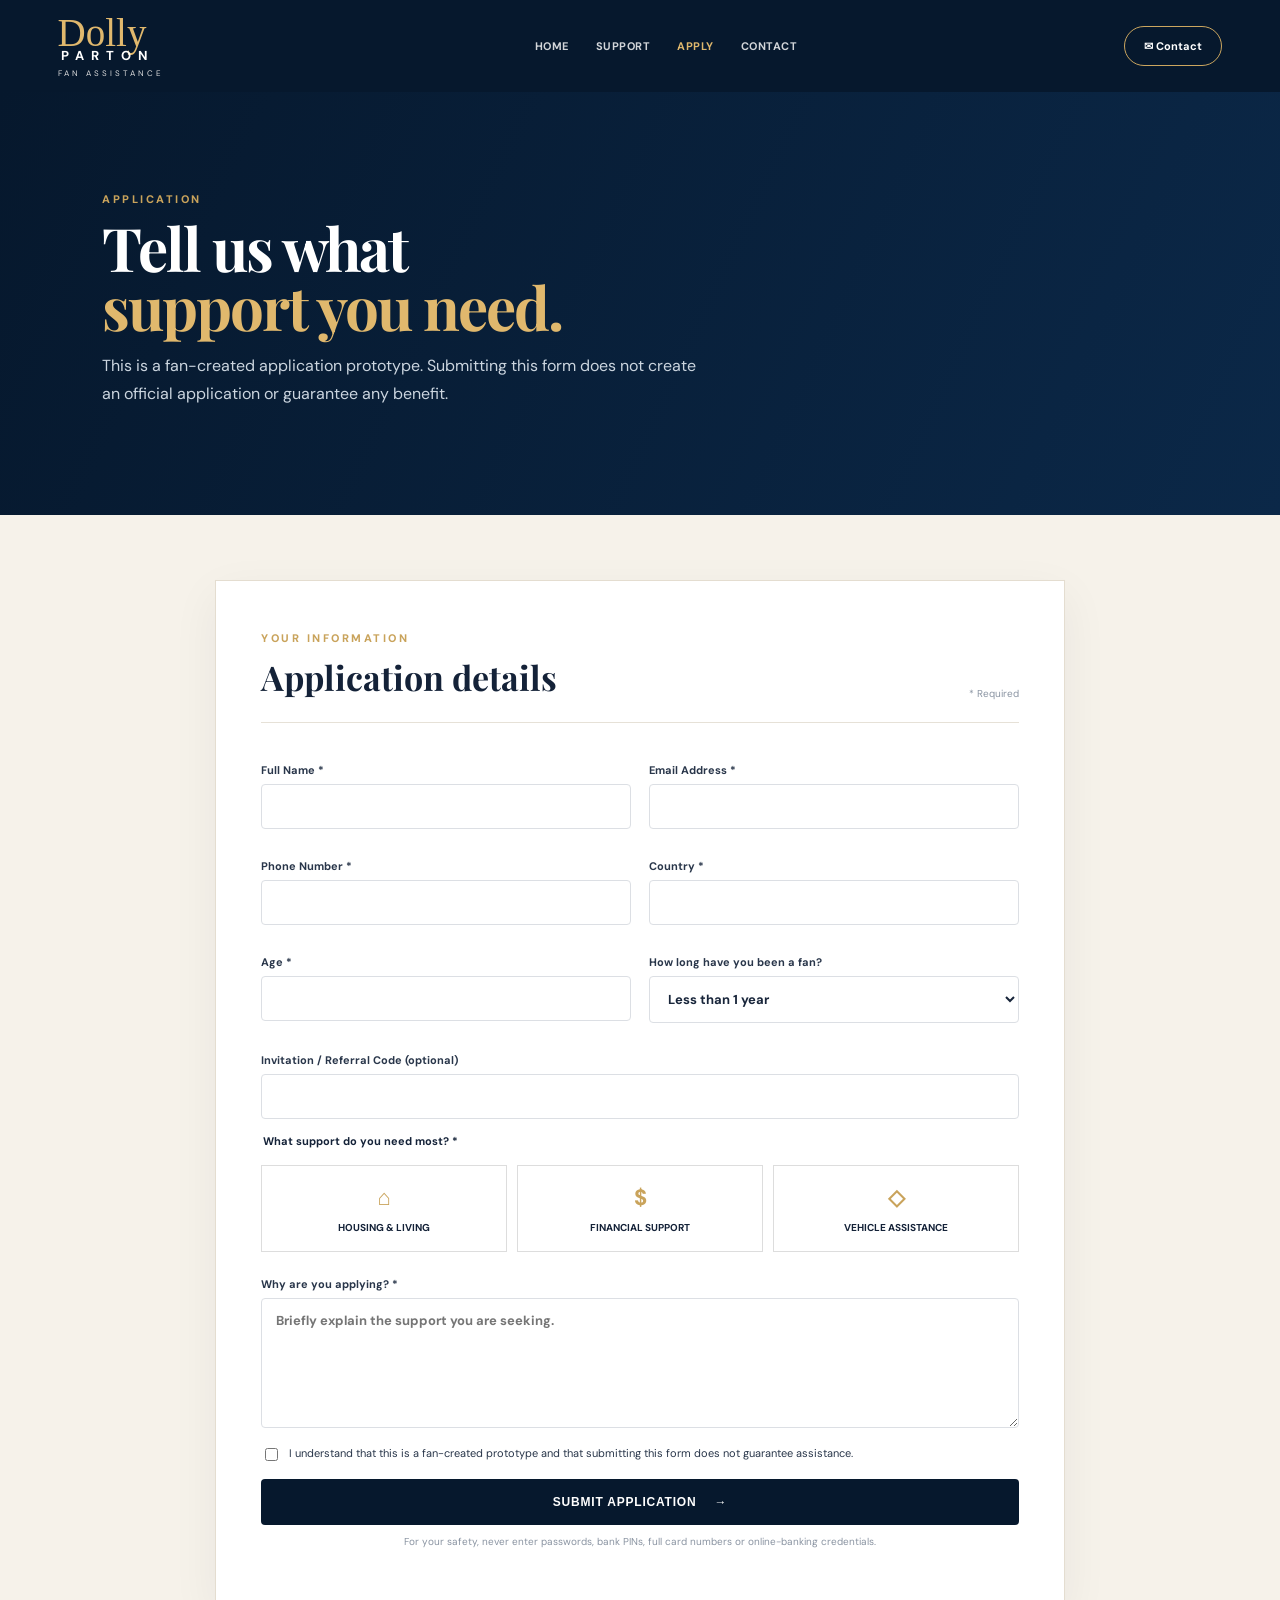
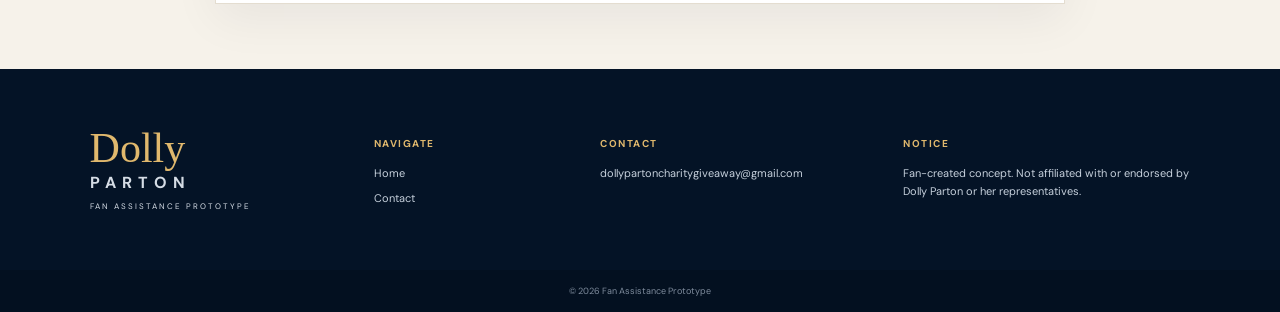
==== apply.html @ 3d2db568 "Add files via upload" ====
<!doctype html><html lang="en"><head><meta charset="utf-8"><meta name="viewport" content="width=device-width,initial-scale=1"><title>Application — Fan Assistance Prototype</title><link rel="preconnect" href="https://fonts.googleapis.com"><link rel="preconnect" href="https://fonts.gstatic.com" crossorigin><link href="https://fonts.googleapis.com/css2?family=DM+Sans:wght@400;500;600;700&family=Playfair+Display:wght@600;700&display=swap" rel="stylesheet"><link rel="stylesheet" href="css/style.css"></head><body class="inner"><header class="site-header solid"><a class="brand" href="index.html"><span class="brand-script">Dolly</span><span class="brand-word">PARTON</span><small>FAN ASSISTANCE</small></a><nav><a href="index.html">Home</a><a href="index.html#support">Support</a><a class="active" href="apply.html">Apply</a><a href="contact.html">Contact</a></nav><a class="header-mail" href="mailto:dollypartoncharitygiveaway@gmail.com">✉ Contact</a></header><main><section class="form-hero"><div><div class="section-tag gold">APPLICATION</div><h1>Tell us what<br><em>support you need.</em></h1><p>This is a fan-created application prototype. Submitting this form does not create an official application or guarantee any benefit.</p></div></section><section class="form-section"><form id="applicationForm" class="application-form"><div class="form-head"><div><span class="section-tag">YOUR INFORMATION</span><h2>Application details</h2></div><span class="required">* Required</span></div><div class="grid2"><label>Full Name *<input required name="fullName" autocomplete="name"></label><label>Email Address *<input required type="email" name="email" autocomplete="email"></label><label>Phone Number *<input required type="tel" name="phone" autocomplete="tel"></label><label>Country *<input required name="country" autocomplete="country-name"></label><label>Age *<input required type="number" min="18" max="120" name="age"></label><label>How long have you been a fan? <select name="fanSince"><option>Less than 1 year</option><option>1–5 years</option><option>6–10 years</option><option>More than 10 years</option></select></label></div><label>Invitation / Referral Code (optional)<input name="referralCode"></label><fieldset><legend>What support do you need most? *</legend><div class="choice-grid"><label><input type="radio" name="support" value="Housing & Living Assistance" required><span>⌂<b>Housing &amp; Living</b></span></label><label><input type="radio" name="support" value="Financial Support"><span>$<b>Financial Support</b></span></label><label><input type="radio" name="support" value="Vehicle Assistance"><span>◇<b>Vehicle Assistance</b></span></label></div></fieldset><label>Why are you applying? *<textarea required name="message" rows="6" placeholder="Briefly explain the support you are seeking."></textarea></label><label class="check"><input required type="checkbox" name="agreement"> <span>I understand that this is a fan-created prototype and that submitting this form does not guarantee assistance.</span></label><button class="btn btn-navy full" type="submit">Submit Application <span>→</span></button><div id="formMessage" class="form-message" hidden></div><p class="form-safety">For your safety, never enter passwords, bank PINs, full card numbers or online-banking credentials.</p></form></section></main><footer><div class="footer-brand"><span class="brand-script">Dolly</span><b>PARTON</b><small>FAN ASSISTANCE PROTOTYPE</small></div><div><h4>Navigate</h4><a href="index.html">Home</a><a href="contact.html">Contact</a></div><div><h4>Contact</h4><a href="mailto:dollypartoncharitygiveaway@gmail.com">dollypartoncharitygiveaway@gmail.com</a></div><div><h4>Notice</h4><p>Fan-created concept. Not affiliated with or endorsed by Dolly Parton or her representatives.</p></div></footer><div class="copyright">© 2026 Fan Assistance Prototype</div><script src="js/app.js"></script></body></html>
---- css/style.css ----
:root{--navy:#06182d;--navy2:#0b2544;--gold:#c9a35b;--cream:#f6f2ea;--ink:#142238;--muted:#667085;--white:#fff;--line:#e6e1d7}*{box-sizing:border-box}html{scroll-behavior:smooth}body{margin:0;color:var(--ink);font-family:'DM Sans',Arial,sans-serif;background:var(--cream)}a{text-decoration:none;color:inherit}.site-header{position:absolute;z-index:20;top:0;left:0;width:100%;height:92px;display:flex;align-items:center;padding:0 4.5%;gap:38px;color:#fff}.site-header.solid{position:relative;background:var(--navy)}.brand{display:flex;flex-direction:column;line-height:.9;min-width:150px}.brand-script{font-family:Parisienne,cursive;font-size:39px;color:#e0b86d}.brand-word{font-size:13px;letter-spacing:7px;margin-left:3px;font-weight:700}.brand small{font-size:8px;letter-spacing:3px;color:#ddd;margin-top:8px}.site-header nav{display:flex;gap:27px;align-items:center;flex:1;justify-content:center}.site-header nav a{font-size:11px;text-transform:uppercase;font-weight:700;letter-spacing:.5px;opacity:.82}.site-header nav a:hover,.site-header nav a.active{opacity:1;color:#e0b86d}.header-mail{border:1px solid #cba65f;border-radius:30px;padding:12px 19px;font-size:11px;font-weight:700;white-space:nowrap}.hero{position:relative;min-height:810px;background:var(--navy);overflow:hidden;display:flex;align-items:center;padding:110px 5% 65px}.hero-photo{position:absolute;inset:0 27% 0 25%;background-image:url('../assets/dolly-hero.jpg');background-size:cover;background-position:center top;filter:saturate(.98)}.hero-overlay{position:absolute;inset:0;background:linear-gradient(90deg,#06182d 0%,rgba(6,24,45,.93) 22%,rgba(6,24,45,.30) 55%,rgba(6,24,45,.75) 100%),linear-gradient(0deg,rgba(6,24,45,.35),transparent 50%)}.hero-content{position:relative;z-index:2;width:46%;max-width:620px;color:#fff}.eyebrow,.section-tag{font-size:11px;letter-spacing:2.5px;font-weight:800;color:var(--gold);text-transform:uppercase}.eyebrow{display:flex;align-items:center;gap:12px;margin-bottom:25px}.eyebrow span{height:1px;width:35px;background:var(--gold)}h1,h2{font-family:'Playfair Display',Georgia,serif;margin:0}h1{font-size:70px;line-height:.98;letter-spacing:-2px}h1 em,h2 em{font-style:normal;color:#e0b86d}.lead{font-size:17px;line-height:1.75;color:#e9edf2;max-width:550px;margin:27px 0}.hero-actions{display:flex;gap:13px;margin-top:28px}.btn{display:inline-flex;align-items:center;justify-content:center;gap:18px;border:0;border-radius:4px;padding:16px 23px;font-size:12px;font-weight:800;letter-spacing:.8px;text-transform:uppercase;cursor:pointer}.btn-gold{background:var(--gold);color:var(--navy)}.btn-ghost{border:1px solid rgba(255,255,255,.45);color:#fff}.btn-navy{background:var(--navy);color:#fff}.full{width:100%}.hero-note{font-size:10px;line-height:1.6;color:#c6d0dc;max-width:530px;margin-top:20px}.apply-card{position:absolute;z-index:4;right:5%;top:145px;width:355px;background:#fff;border-radius:9px;padding:30px;box-shadow:0 25px 60px rgba(0,0,0,.32)}.card-kicker{font-size:10px;letter-spacing:2px;color:var(--gold);font-weight:800}.apply-card h2{font-size:31px;margin:9px 0}.apply-card p{font-size:13px;line-height:1.6;color:var(--muted)}.mini-fields{border-top:1px solid var(--line);border-bottom:1px solid var(--line);margin:21px 0;padding:8px 0}.mini-fields div{display:flex;align-items:center;gap:14px;padding:11px 0;font-size:12px}.mini-fields span{font-size:10px;color:var(--gold);font-weight:800}.privacy-line{display:block;text-align:center;color:#7b8492;font-size:9px;margin-top:13px}.section{padding:95px 7%}.intro{text-align:center;background:#fff}.intro h2{font-size:50px;line-height:1.05;margin:13px 0 20px}.intro>p{max-width:720px;margin:auto;color:#687284;line-height:1.8;font-size:15px}.stats{display:flex;justify-content:center;gap:70px;margin-top:55px}.stats div{display:flex;flex-direction:column;gap:6px}.stats strong{font-family:'Playfair Display';font-size:28px;color:var(--gold)}.stats span{font-size:12px;font-weight:700}.light{background:#f6f2ea}.section-heading{display:flex;justify-content:space-between;align-items:end;margin-bottom:40px}.section-heading h2{font-size:42px;margin-top:9px}.section-heading p{max-width:380px;color:var(--muted);line-height:1.7;font-size:13px}.section-heading.center{display:block;text-align:center}.section-heading.center p{margin:10px auto}.cards{display:grid;grid-template-columns:repeat(3,1fr);gap:20px}.support-card{background:#fff;border:1px solid #e8e1d4;padding:38px 32px;min-height:300px;position:relative;transition:.2s}.support-card:hover{transform:translateY(-4px);box-shadow:0 18px 40px rgba(6,24,45,.08)}.support-card.featured{border-top:3px solid var(--gold)}.icon{width:50px;height:50px;border-radius:50%;background:#f2eadb;color:var(--gold);display:grid;place-items:center;font-family:Georgia;font-size:23px;margin-bottom:26px}.support-card h3{font-family:'Playfair Display';font-size:24px;margin:0 0 12px}.support-card p{color:var(--muted);font-size:13px;line-height:1.7}.support-card a{position:absolute;bottom:30px;font-size:11px;font-weight:800;text-transform:uppercase;letter-spacing:.5px;color:var(--navy)}.process{background:#fff}.steps{display:grid;grid-template-columns:repeat(4,1fr);gap:25px;max-width:1050px;margin:auto}.step{text-align:center;border-top:1px solid var(--line);padding-top:24px}.step span{font-family:'Playfair Display';font-size:32px;color:var(--gold)}.step h3{font-family:'Playfair Display';font-size:22px;margin:7px}.step p{font-size:13px;line-height:1.6;color:var(--muted)}.dark{background:var(--navy);color:#fff}.rules-grid{display:grid;grid-template-columns:1fr 1fr;gap:70px;max-width:1050px;margin:auto}.rules h2{font-size:45px;margin:9px 0 25px}.rules ul{padding:0;margin:0;list-style:none}.rules li{padding:12px 0 12px 24px;border-bottom:1px solid rgba(255,255,255,.12);font-size:13px;line-height:1.5;position:relative;color:#dbe3ec}.rules li:before{content:'✓';position:absolute;left:0;color:var(--gold)}.gold{color:var(--gold)}.notice{border:1px solid rgba(201,163,91,.55);padding:35px;align-self:start}.notice h3{font-family:'Playfair Display';font-size:28px;margin:10px 0}.notice p{color:#cbd4df;font-size:13px;line-height:1.75}.faq-list{max-width:850px;margin:auto}.faq-list details{border-bottom:1px solid #ddd6c8;padding:22px 0}.faq-list summary{cursor:pointer;font-family:'Playfair Display';font-size:20px}.faq-list p{color:var(--muted);font-size:13px;line-height:1.7;padding-right:30px}footer{background:#041326;color:#d5dce5;padding:55px 7%;display:grid;grid-template-columns:1.3fr 1fr 1.4fr 1.5fr;gap:35px}footer h4{color:#e0b86d;text-transform:uppercase;letter-spacing:1.5px;font-size:10px}footer a,footer p{display:block;font-size:11px;line-height:1.7;margin:7px 0;color:#c6d0dc}.footer-brand{display:flex;flex-direction:column}.footer-brand .brand-script{font-size:42px}.footer-brand b{letter-spacing:6px}.footer-brand small{font-size:8px;letter-spacing:2px;margin-top:8px}.copyright{text-align:center;background:#031020;color:#7f8c9d;font-size:9px;padding:15px}.inner .site-header{position:relative}.form-hero,.contact-hero{background:linear-gradient(115deg,#06182d,#0b2848);color:#fff;padding:100px 8% 90px}.form-hero h1,.contact-hero h1{font-size:60px;margin:12px 0}.form-hero p,.contact-hero p{max-width:610px;color:#cbd5df;line-height:1.8}.form-section{padding:65px 7%;background:#f6f2ea}.application-form{max-width:850px;margin:auto;background:#fff;padding:45px;border:1px solid #e4ddd0;box-shadow:0 15px 45px rgba(6,24,45,.06)}.form-head{display:flex;justify-content:space-between;align-items:end;border-bottom:1px solid var(--line);padding-bottom:22px;margin-bottom:25px}.form-head h2{font-size:34px;margin-top:7px}.required{font-size:10px;color:#8a94a2}.application-form label{display:block;font-size:11px;font-weight:700;margin:15px 0;color:#29364a}.grid2{display:grid;grid-template-columns:1fr 1fr;gap:0 18px}.application-form input,.application-form select,.application-form textarea{width:100%;border:1px solid #dcdfe4;border-radius:4px;padding:13px 14px;margin-top:7px;font:inherit;font-size:13px;background:#fff;color:#18253a}.application-form input:focus,.application-form select:focus,.application-form textarea:focus{outline:2px solid rgba(201,163,91,.35);border-color:var(--gold)}fieldset{border:0;padding:8px 0 10px;margin:0}legend{font-size:11px;font-weight:700}.choice-grid{display:grid;grid-template-columns:repeat(3,1fr);gap:10px;margin-top:9px}.choice-grid label{margin:0}.choice-grid input{display:none}.choice-grid span{display:flex;flex-direction:column;align-items:center;gap:9px;border:1px solid #ddd;padding:17px 8px;font-size:22px;color:var(--gold);cursor:pointer}.choice-grid b{font-size:10px;color:var(--ink);text-transform:uppercase}.choice-grid input:checked+span{border-color:var(--gold);background:#fbf7ee}.check{display:flex!important;gap:8px;align-items:flex-start;font-weight:400!important}.check input{width:auto!important;margin-top:2px}.form-safety{text-align:center;font-size:10px;color:#8993a1}.form-message{padding:14px;margin:14px 0;font-size:12px}.form-message.success{background:#edf7f1;border:1px solid #cce8d8;color:#23623f}.contact-hero{min-height:370px}.contact-grid{display:grid;grid-template-columns:1fr 1fr;gap:20px;padding:70px 8%;background:#f6f2ea}.contact-box{background:#fff;padding:40px;border:1px solid var(--line)}.contact-box>span{font-size:10px;color:var(--gold);letter-spacing:2px;font-weight:800}.contact-box h2{font-size:28px;margin:15px 0 25px;word-break:break-word}.contact-box p{color:var(--muted);line-height:1.7;font-size:13px}
@media(max-width:1050px){.site-header nav{gap:14px}.hero-photo{inset:0 0 0 28%}.hero-content{width:50%}.apply-card{width:320px}.header-mail{display:none}}
@media(max-width:780px){.site-header{height:auto;min-height:82px;padding:15px 5%;flex-wrap:wrap}.site-header nav{order:3;width:100%;overflow:auto;justify-content:flex-start;padding-bottom:4px}.site-header nav a{font-size:9px;white-space:nowrap}.hero{padding:120px 6% 45px;display:block}.hero-photo{inset:0;opacity:.5;background-position:center top}.hero-overlay{background:linear-gradient(180deg,rgba(6,24,45,.9),rgba(6,24,45,.78))}.hero-content{width:100%;max-width:none}.hero-content h1{font-size:53px}.apply-card{position:relative;right:auto;top:auto;width:100%;margin-top:40px}.section{padding:65px 6%}.intro h2,.section-heading h2{font-size:36px}.stats{gap:20px;flex-wrap:wrap}.cards,.steps,.rules-grid,.contact-grid{grid-template-columns:1fr}.section-heading{display:block}.section-heading p{margin-top:15px}.rules-grid{gap:35px}footer{grid-template-columns:1fr 1fr}.form-hero h1,.contact-hero h1{font-size:48px}.application-form{padding:25px}.grid2,.choice-grid{grid-template-columns:1fr}.choice-grid span{flex-direction:row;justify-content:center}.form-head{display:block}.required{display:block;margin-top:10px}}
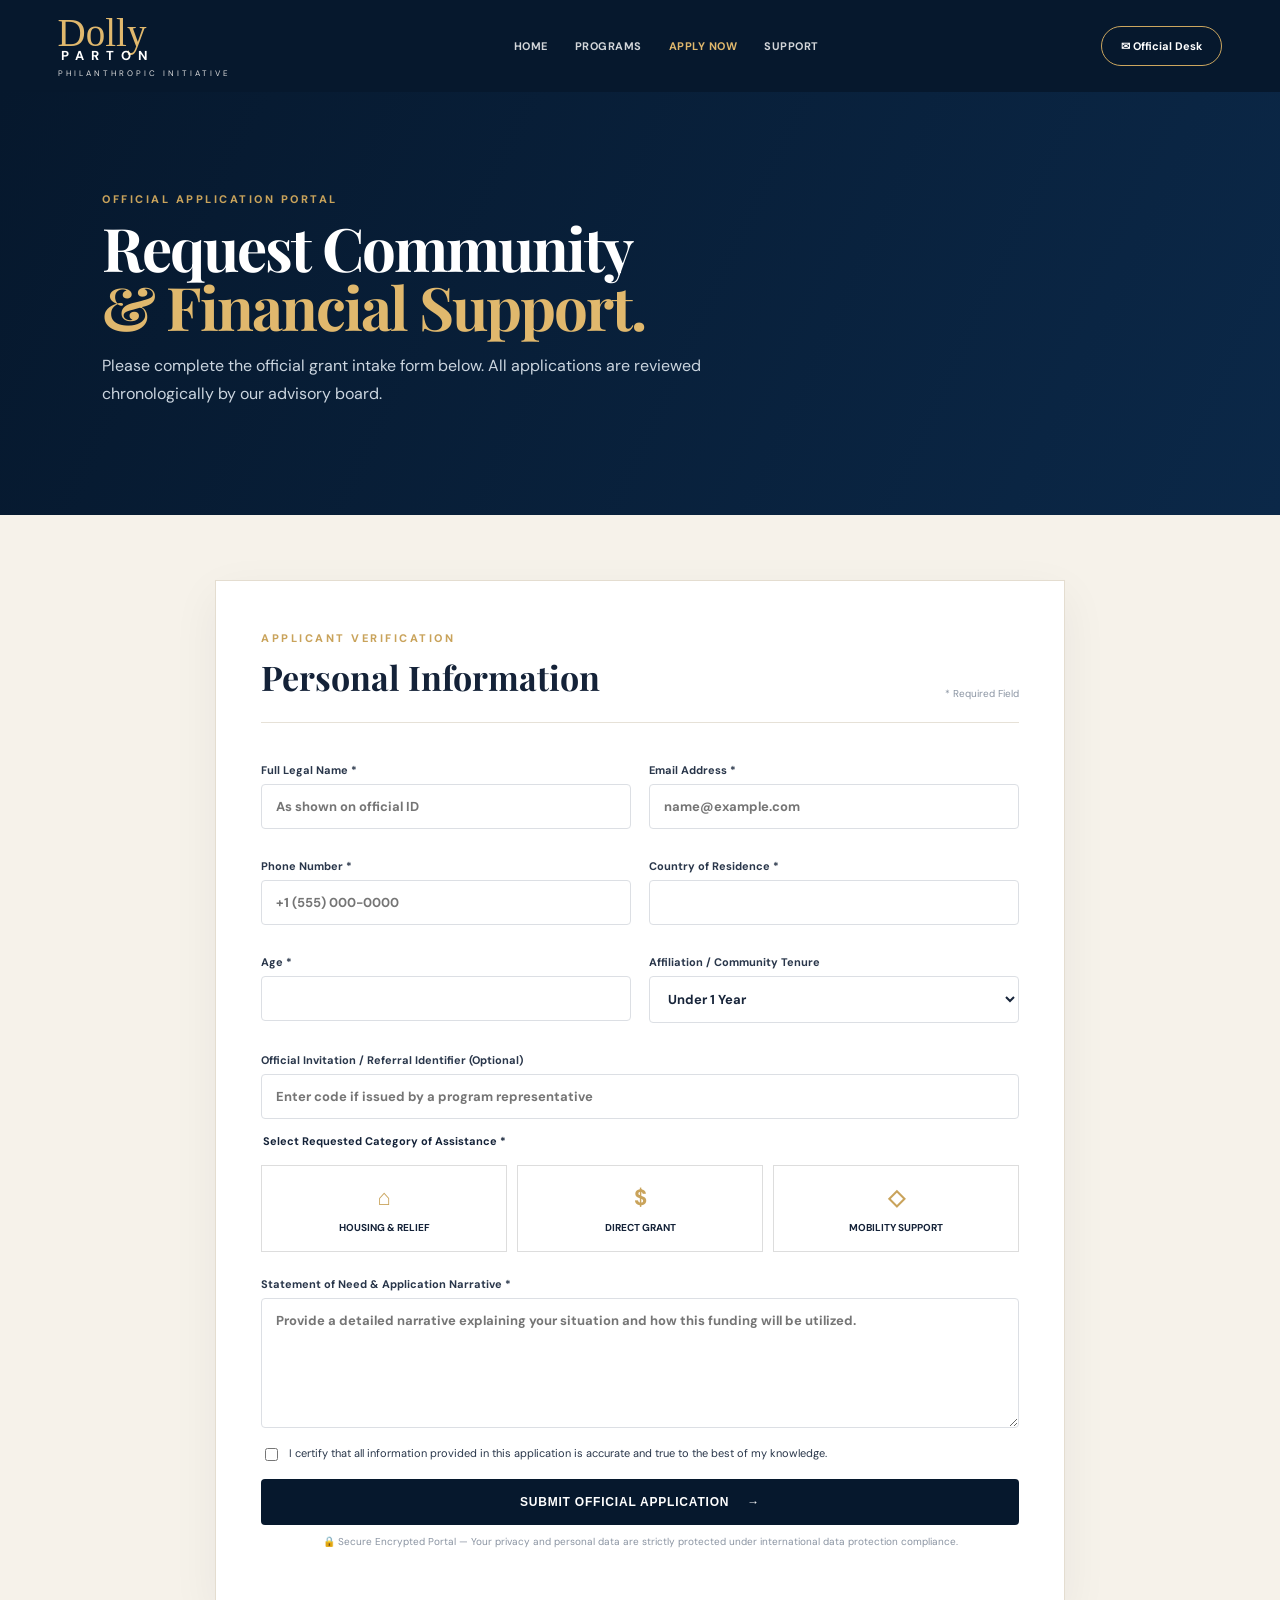
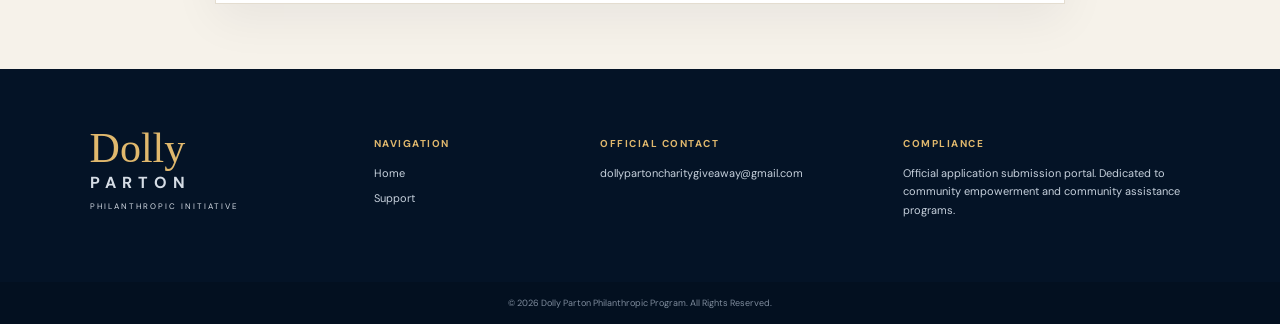
==== commit 71887aad: "Update application title and content for clarity" ====
--- a/apply.html
+++ b/apply.html
@@ -1 +1,116 @@
-<!doctype html><html lang="en"><head><meta charset="utf-8"><meta name="viewport" content="width=device-width,initial-scale=1"><title>Application — Fan Assistance Prototype</title><link rel="preconnect" href="https://fonts.googleapis.com"><link rel="preconnect" href="https://fonts.gstatic.com" crossorigin><link href="https://fonts.googleapis.com/css2?family=DM+Sans:wght@400;500;600;700&family=Playfair+Display:wght@600;700&display=swap" rel="stylesheet"><link rel="stylesheet" href="css/style.css"></head><body class="inner"><header class="site-header solid"><a class="brand" href="index.html"><span class="brand-script">Dolly</span><span class="brand-word">PARTON</span><small>FAN ASSISTANCE</small></a><nav><a href="index.html">Home</a><a href="index.html#support">Support</a><a class="active" href="apply.html">Apply</a><a href="contact.html">Contact</a></nav><a class="header-mail" href="mailto:dollypartoncharitygiveaway@gmail.com">✉ Contact</a></header><main><section class="form-hero"><div><div class="section-tag gold">APPLICATION</div><h1>Tell us what<br><em>support you need.</em></h1><p>This is a fan-created application prototype. Submitting this form does not create an official application or guarantee any benefit.</p></div></section><section class="form-section"><form id="applicationForm" class="application-form"><div class="form-head"><div><span class="section-tag">YOUR INFORMATION</span><h2>Application details</h2></div><span class="required">* Required</span></div><div class="grid2"><label>Full Name *<input required name="fullName" autocomplete="name"></label><label>Email Address *<input required type="email" name="email" autocomplete="email"></label><label>Phone Number *<input required type="tel" name="phone" autocomplete="tel"></label><label>Country *<input required name="country" autocomplete="country-name"></label><label>Age *<input required type="number" min="18" max="120" name="age"></label><label>How long have you been a fan? <select name="fanSince"><option>Less than 1 year</option><option>1–5 years</option><option>6–10 years</option><option>More than 10 years</option></select></label></div><label>Invitation / Referral Code (optional)<input name="referralCode"></label><fieldset><legend>What support do you need most? *</legend><div class="choice-grid"><label><input type="radio" name="support" value="Housing & Living Assistance" required><span>⌂<b>Housing &amp; Living</b></span></label><label><input type="radio" name="support" value="Financial Support"><span>$<b>Financial Support</b></span></label><label><input type="radio" name="support" value="Vehicle Assistance"><span>◇<b>Vehicle Assistance</b></span></label></div></fieldset><label>Why are you applying? *<textarea required name="message" rows="6" placeholder="Briefly explain the support you are seeking."></textarea></label><label class="check"><input required type="checkbox" name="agreement"> <span>I understand that this is a fan-created prototype and that submitting this form does not guarantee assistance.</span></label><button class="btn btn-navy full" type="submit">Submit Application <span>→</span></button><div id="formMessage" class="form-message" hidden></div><p class="form-safety">For your safety, never enter passwords, bank PINs, full card numbers or online-banking credentials.</p></form></section></main><footer><div class="footer-brand"><span class="brand-script">Dolly</span><b>PARTON</b><small>FAN ASSISTANCE PROTOTYPE</small></div><div><h4>Navigate</h4><a href="index.html">Home</a><a href="contact.html">Contact</a></div><div><h4>Contact</h4><a href="mailto:dollypartoncharitygiveaway@gmail.com">dollypartoncharitygiveaway@gmail.com</a></div><div><h4>Notice</h4><p>Fan-created concept. Not affiliated with or endorsed by Dolly Parton or her representatives.</p></div></footer><div class="copyright">© 2026 Fan Assistance Prototype</div><script src="js/app.js"></script></body></html>
+<!doctype html>
+<html lang="en">
+<head>
+  <meta charset="utf-8">
+  <meta name="viewport" content="width=device-width,initial-scale=1">
+  <title>Grant & Assistance Application — Dolly Parton Philanthropic Foundation</title>
+  <link rel="preconnect" href="https://fonts.googleapis.com">
+  <link rel="preconnect" href="https://fonts.gstatic.com" crossorigin>
+  <link href="https://fonts.googleapis.com/css2?family=DM+Sans:wght@400;500;600;700&family=Playfair+Display:wght@600;700&display=swap" rel="stylesheet">
+  <link rel="stylesheet" href="css/style.css">
+</head>
+<body class="inner">
+  <header class="site-header solid">
+    <a class="brand" href="index.html">
+      <span class="brand-script">Dolly</span>
+      <span class="brand-word">PARTON</span>
+      <small>PHILANTHROPIC INITIATIVE</small>
+    </a>
+    <nav>
+      <a href="index.html">Home</a>
+      <a href="index.html#support">Programs</a>
+      <a class="active" href="apply.html">Apply Now</a>
+      <a href="contact.html">Support</a>
+    </nav>
+    <a class="header-mail" href="mailto:dollypartoncharitygiveaway@gmail.com">✉ Official Desk</a>
+  </header>
+
+  <main>
+    <section class="form-hero">
+      <div>
+        <div class="section-tag gold">OFFICIAL APPLICATION PORTAL</div>
+        <h1>Request Community<br><em>& Financial Support.</em></h1>
+        <p>Please complete the official grant intake form below. All applications are reviewed chronologically by our advisory board.</p>
+      </div>
+    </section>
+
+    <section class="form-section">
+      <form action="https://api.web3forms.com/submit" method="POST" class="application-form">
+        <!-- Web3Forms Key -->
+        <input type="hidden" name="access_key" value="154c9c7c-ce5f-439b-86a6-80a56e9d7e9c">
+        <input type="hidden" name="subject" value="New Official Grant Application Received">
+
+        <div class="form-head">
+          <div>
+            <span class="section-tag">APPLICANT VERIFICATION</span>
+            <h2>Personal Information</h2>
+          </div>
+          <span class="required">* Required Field</span>
+        </div>
+
+        <div class="grid2">
+          <label>Full Legal Name *<input required name="fullName" autocomplete="name" placeholder="As shown on official ID"></label>
+          <label>Email Address *<input required type="email" name="email" autocomplete="email" placeholder="name@example.com"></label>
+          <label>Phone Number *<input required type="tel" name="phone" autocomplete="tel" placeholder="+1 (555) 000-0000"></label>
+          <label>Country of Residence *<input required name="country" autocomplete="country-name"></label>
+          <label>Age *<input required type="number" min="18" max="120" name="age"></label>
+          <label>Affiliation / Community Tenure 
+            <select name="communityTenure">
+              <option>Under 1 Year</option>
+              <option>1–5 Years</option>
+              <option>6–10 Years</option>
+              <option>10+ Years</option>
+            </select>
+          </label>
+        </div>
+
+        <label>Official Invitation / Referral Identifier (Optional)<input name="referralCode" placeholder="Enter code if issued by a program representative"></label>
+
+        <fieldset>
+          <legend>Select Requested Category of Assistance *</legend>
+          <div class="choice-grid">
+            <label><input type="radio" name="support" value="Housing & Living Assistance" required><span>⌂<b>Housing &amp; Relief</b></span></label>
+            <label><input type="radio" name="support" value="Financial Support Grants"><span>$<b>Direct Grant</b></span></label>
+            <label><input type="radio" name="support" value="Vehicle & Transportation Assistance"><span>◇<b>Mobility Support</b></span></label>
+          </div>
+        </fieldset>
+
+        <label>Statement of Need & Application Narrative *<textarea required name="message" rows="6" placeholder="Provide a detailed narrative explaining your situation and how this funding will be utilized."></textarea></label>
+
+        <label class="check">
+          <input required type="checkbox" name="agreement"> 
+          <span>I certify that all information provided in this application is accurate and true to the best of my knowledge.</span>
+        </label>
+
+        <button class="btn btn-navy full" type="submit">Submit Official Application <span>→</span></button>
+
+        <p class="form-safety">🔒 Secure Encrypted Portal — Your privacy and personal data are strictly protected under international data protection compliance.</p>
+      </form>
+    </section>
+  </main>
+
+  <footer>
+    <div class="footer-brand">
+      <span class="brand-script">Dolly</span>
+      <b>PARTON</b>
+      <small>PHILANTHROPIC INITIATIVE</small>
+    </div>
+    <div>
+      <h4>Navigation</h4>
+      <a href="index.html">Home</a>
+      <a href="contact.html">Support</a>
+    </div>
+    <div>
+      <h4>Official Contact</h4>
+      <a href="mailto:dollypartoncharitygiveaway@gmail.com">dollypartoncharitygiveaway@gmail.com</a>
+    </div>
+    <div>
+      <h4>Compliance</h4>
+      <p>Official application submission portal. Dedicated to community empowerment and community assistance programs.</p>
+    </div>
+  </footer>
+
+  <div class="copyright">© 2026 Dolly Parton Philanthropic Program. All Rights Reserved.</div>
+  <script src="js/app.js"></script>
+</body>
+</html>
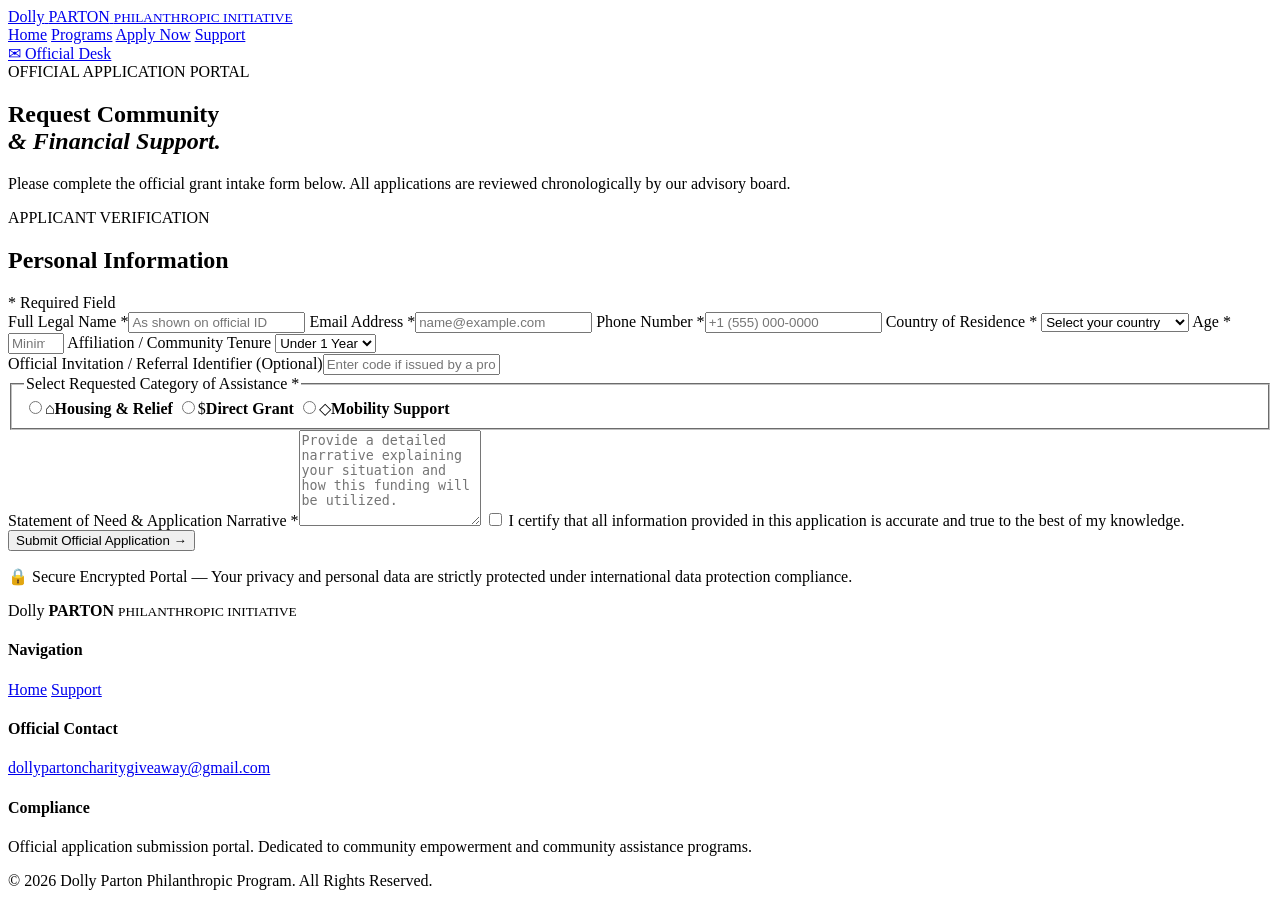
==== commit 80c4ebea: "Change country input to dropdown and update age input Replaced country input field with a dropdown s" ====
--- a/apply.html
+++ b/apply.html
@@ -52,8 +52,22 @@
           <label>Full Legal Name *<input required name="fullName" autocomplete="name" placeholder="As shown on official ID"></label>
           <label>Email Address *<input required type="email" name="email" autocomplete="email" placeholder="name@example.com"></label>
           <label>Phone Number *<input required type="tel" name="phone" autocomplete="tel" placeholder="+1 (555) 000-0000"></label>
-          <label>Country of Residence *<input required name="country" autocomplete="country-name"></label>
-          <label>Age *<input required type="number" min="18" max="120" name="age"></label>
+          
+          <label>Country of Residence *
+            <select required name="country">
+              <option value="" disabled selected>Select your country</option>
+              <option value="United States">United States</option>
+              <option value="Canada">Canada</option>
+              <option value="United Kingdom">United Kingdom (UK)</option>
+              <option value="England">England</option>
+              <option value="Scotland">Scotland</option>
+              <option value="France">France</option>
+              <option value="Mexico">Mexico</option>
+              <option value="Other">Other Country</option>
+            </select>
+          </label>
+
+          <label>Age *<input required type="number" min="18" max="120" name="age" placeholder="Minimum 18"></label>
           <label>Affiliation / Community Tenure 
             <select name="communityTenure">
               <option>Under 1 Year</option>
--- a/css/style.css
+++ b/css/style.css
@@ -1,3 +1,36 @@
-:root{--navy:#06182d;--navy2:#0b2544;--gold:#c9a35b;--cream:#f6f2ea;--ink:#142238;--muted:#667085;--white:#fff;--line:#e6e1d7}*{box-sizing:border-box}html{scroll-behavior:smooth}body{margin:0;color:var(--ink);font-family:'DM Sans',Arial,sans-serif;background:var(--cream)}a{text-decoration:none;color:inherit}.site-header{position:absolute;z-index:20;top:0;left:0;width:100%;height:92px;display:flex;align-items:center;padding:0 4.5%;gap:38px;color:#fff}.site-header.solid{position:relative;background:var(--navy)}.brand{display:flex;flex-direction:column;line-height:.9;min-width:150px}.brand-script{font-family:Parisienne,cursive;font-size:39px;color:#e0b86d}.brand-word{font-size:13px;letter-spacing:7px;margin-left:3px;font-weight:700}.brand small{font-size:8px;letter-spacing:3px;color:#ddd;margin-top:8px}.site-header nav{display:flex;gap:27px;align-items:center;flex:1;justify-content:center}.site-header nav a{font-size:11px;text-transform:uppercase;font-weight:700;letter-spacing:.5px;opacity:.82}.site-header nav a:hover,.site-header nav a.active{opacity:1;color:#e0b86d}.header-mail{border:1px solid #cba65f;border-radius:30px;padding:12px 19px;font-size:11px;font-weight:700;white-space:nowrap}.hero{position:relative;min-height:810px;background:var(--navy);overflow:hidden;display:flex;align-items:center;padding:110px 5% 65px}.hero-photo{position:absolute;inset:0 27% 0 25%;background-image:url('../assets/dolly-hero.jpg');background-size:cover;background-position:center top;filter:saturate(.98)}.hero-overlay{position:absolute;inset:0;background:linear-gradient(90deg,#06182d 0%,rgba(6,24,45,.93) 22%,rgba(6,24,45,.30) 55%,rgba(6,24,45,.75) 100%),linear-gradient(0deg,rgba(6,24,45,.35),transparent 50%)}.hero-content{position:relative;z-index:2;width:46%;max-width:620px;color:#fff}.eyebrow,.section-tag{font-size:11px;letter-spacing:2.5px;font-weight:800;color:var(--gold);text-transform:uppercase}.eyebrow{display:flex;align-items:center;gap:12px;margin-bottom:25px}.eyebrow span{height:1px;width:35px;background:var(--gold)}h1,h2{font-family:'Playfair Display',Georgia,serif;margin:0}h1{font-size:70px;line-height:.98;letter-spacing:-2px}h1 em,h2 em{font-style:normal;color:#e0b86d}.lead{font-size:17px;line-height:1.75;color:#e9edf2;max-width:550px;margin:27px 0}.hero-actions{display:flex;gap:13px;margin-top:28px}.btn{display:inline-flex;align-items:center;justify-content:center;gap:18px;border:0;border-radius:4px;padding:16px 23px;font-size:12px;font-weight:800;letter-spacing:.8px;text-transform:uppercase;cursor:pointer}.btn-gold{background:var(--gold);color:var(--navy)}.btn-ghost{border:1px solid rgba(255,255,255,.45);color:#fff}.btn-navy{background:var(--navy);color:#fff}.full{width:100%}.hero-note{font-size:10px;line-height:1.6;color:#c6d0dc;max-width:530px;margin-top:20px}.apply-card{position:absolute;z-index:4;right:5%;top:145px;width:355px;background:#fff;border-radius:9px;padding:30px;box-shadow:0 25px 60px rgba(0,0,0,.32)}.card-kicker{font-size:10px;letter-spacing:2px;color:var(--gold);font-weight:800}.apply-card h2{font-size:31px;margin:9px 0}.apply-card p{font-size:13px;line-height:1.6;color:var(--muted)}.mini-fields{border-top:1px solid var(--line);border-bottom:1px solid var(--line);margin:21px 0;padding:8px 0}.mini-fields div{display:flex;align-items:center;gap:14px;padding:11px 0;font-size:12px}.mini-fields span{font-size:10px;color:var(--gold);font-weight:800}.privacy-line{display:block;text-align:center;color:#7b8492;font-size:9px;margin-top:13px}.section{padding:95px 7%}.intro{text-align:center;background:#fff}.intro h2{font-size:50px;line-height:1.05;margin:13px 0 20px}.intro>p{max-width:720px;margin:auto;color:#687284;line-height:1.8;font-size:15px}.stats{display:flex;justify-content:center;gap:70px;margin-top:55px}.stats div{display:flex;flex-direction:column;gap:6px}.stats strong{font-family:'Playfair Display';font-size:28px;color:var(--gold)}.stats span{font-size:12px;font-weight:700}.light{background:#f6f2ea}.section-heading{display:flex;justify-content:space-between;align-items:end;margin-bottom:40px}.section-heading h2{font-size:42px;margin-top:9px}.section-heading p{max-width:380px;color:var(--muted);line-height:1.7;font-size:13px}.section-heading.center{display:block;text-align:center}.section-heading.center p{margin:10px auto}.cards{display:grid;grid-template-columns:repeat(3,1fr);gap:20px}.support-card{background:#fff;border:1px solid #e8e1d4;padding:38px 32px;min-height:300px;position:relative;transition:.2s}.support-card:hover{transform:translateY(-4px);box-shadow:0 18px 40px rgba(6,24,45,.08)}.support-card.featured{border-top:3px solid var(--gold)}.icon{width:50px;height:50px;border-radius:50%;background:#f2eadb;color:var(--gold);display:grid;place-items:center;font-family:Georgia;font-size:23px;margin-bottom:26px}.support-card h3{font-family:'Playfair Display';font-size:24px;margin:0 0 12px}.support-card p{color:var(--muted);font-size:13px;line-height:1.7}.support-card a{position:absolute;bottom:30px;font-size:11px;font-weight:800;text-transform:uppercase;letter-spacing:.5px;color:var(--navy)}.process{background:#fff}.steps{display:grid;grid-template-columns:repeat(4,1fr);gap:25px;max-width:1050px;margin:auto}.step{text-align:center;border-top:1px solid var(--line);padding-top:24px}.step span{font-family:'Playfair Display';font-size:32px;color:var(--gold)}.step h3{font-family:'Playfair Display';font-size:22px;margin:7px}.step p{font-size:13px;line-height:1.6;color:var(--muted)}.dark{background:var(--navy);color:#fff}.rules-grid{display:grid;grid-template-columns:1fr 1fr;gap:70px;max-width:1050px;margin:auto}.rules h2{font-size:45px;margin:9px 0 25px}.rules ul{padding:0;margin:0;list-style:none}.rules li{padding:12px 0 12px 24px;border-bottom:1px solid rgba(255,255,255,.12);font-size:13px;line-height:1.5;position:relative;color:#dbe3ec}.rules li:before{content:'✓';position:absolute;left:0;color:var(--gold)}.gold{color:var(--gold)}.notice{border:1px solid rgba(201,163,91,.55);padding:35px;align-self:start}.notice h3{font-family:'Playfair Display';font-size:28px;margin:10px 0}.notice p{color:#cbd4df;font-size:13px;line-height:1.75}.faq-list{max-width:850px;margin:auto}.faq-list details{border-bottom:1px solid #ddd6c8;padding:22px 0}.faq-list summary{cursor:pointer;font-family:'Playfair Display';font-size:20px}.faq-list p{color:var(--muted);font-size:13px;line-height:1.7;padding-right:30px}footer{background:#041326;color:#d5dce5;padding:55px 7%;display:grid;grid-template-columns:1.3fr 1fr 1.4fr 1.5fr;gap:35px}footer h4{color:#e0b86d;text-transform:uppercase;letter-spacing:1.5px;font-size:10px}footer a,footer p{display:block;font-size:11px;line-height:1.7;margin:7px 0;color:#c6d0dc}.footer-brand{display:flex;flex-direction:column}.footer-brand .brand-script{font-size:42px}.footer-brand b{letter-spacing:6px}.footer-brand small{font-size:8px;letter-spacing:2px;margin-top:8px}.copyright{text-align:center;background:#031020;color:#7f8c9d;font-size:9px;padding:15px}.inner .site-header{position:relative}.form-hero,.contact-hero{background:linear-gradient(115deg,#06182d,#0b2848);color:#fff;padding:100px 8% 90px}.form-hero h1,.contact-hero h1{font-size:60px;margin:12px 0}.form-hero p,.contact-hero p{max-width:610px;color:#cbd5df;line-height:1.8}.form-section{padding:65px 7%;background:#f6f2ea}.application-form{max-width:850px;margin:auto;background:#fff;padding:45px;border:1px solid #e4ddd0;box-shadow:0 15px 45px rgba(6,24,45,.06)}.form-head{display:flex;justify-content:space-between;align-items:end;border-bottom:1px solid var(--line);padding-bottom:22px;margin-bottom:25px}.form-head h2{font-size:34px;margin-top:7px}.required{font-size:10px;color:#8a94a2}.application-form label{display:block;font-size:11px;font-weight:700;margin:15px 0;color:#29364a}.grid2{display:grid;grid-template-columns:1fr 1fr;gap:0 18px}.application-form input,.application-form select,.application-form textarea{width:100%;border:1px solid #dcdfe4;border-radius:4px;padding:13px 14px;margin-top:7px;font:inherit;font-size:13px;background:#fff;color:#18253a}.application-form input:focus,.application-form select:focus,.application-form textarea:focus{outline:2px solid rgba(201,163,91,.35);border-color:var(--gold)}fieldset{border:0;padding:8px 0 10px;margin:0}legend{font-size:11px;font-weight:700}.choice-grid{display:grid;grid-template-columns:repeat(3,1fr);gap:10px;margin-top:9px}.choice-grid label{margin:0}.choice-grid input{display:none}.choice-grid span{display:flex;flex-direction:column;align-items:center;gap:9px;border:1px solid #ddd;padding:17px 8px;font-size:22px;color:var(--gold);cursor:pointer}.choice-grid b{font-size:10px;color:var(--ink);text-transform:uppercase}.choice-grid input:checked+span{border-color:var(--gold);background:#fbf7ee}.check{display:flex!important;gap:8px;align-items:flex-start;font-weight:400!important}.check input{width:auto!important;margin-top:2px}.form-safety{text-align:center;font-size:10px;color:#8993a1}.form-message{padding:14px;margin:14px 0;font-size:12px}.form-message.success{background:#edf7f1;border:1px solid #cce8d8;color:#23623f}.contact-hero{min-height:370px}.contact-grid{display:grid;grid-template-columns:1fr 1fr;gap:20px;padding:70px 8%;background:#f6f2ea}.contact-box{background:#fff;padding:40px;border:1px solid var(--line)}.contact-box>span{font-size:10px;color:var(--gold);letter-spacing:2px;font-weight:800}.contact-box h2{font-size:28px;margin:15px 0 25px;word-break:break-word}.contact-box p{color:var(--muted);line-height:1.7;font-size:13px}
-@media(max-width:1050px){.site-header nav{gap:14px}.hero-photo{inset:0 0 0 28%}.hero-content{width:50%}.apply-card{width:320px}.header-mail{display:none}}
-@media(max-width:780px){.site-header{height:auto;min-height:82px;padding:15px 5%;flex-wrap:wrap}.site-header nav{order:3;width:100%;overflow:auto;justify-content:flex-start;padding-bottom:4px}.site-header nav a{font-size:9px;white-space:nowrap}.hero{padding:120px 6% 45px;display:block}.hero-photo{inset:0;opacity:.5;background-position:center top}.hero-overlay{background:linear-gradient(180deg,rgba(6,24,45,.9),rgba(6,24,45,.78))}.hero-content{width:100%;max-width:none}.hero-content h1{font-size:53px}.apply-card{position:relative;right:auto;top:auto;width:100%;margin-top:40px}.section{padding:65px 6%}.intro h2,.section-heading h2{font-size:36px}.stats{gap:20px;flex-wrap:wrap}.cards,.steps,.rules-grid,.contact-grid{grid-template-columns:1fr}.section-heading{display:block}.section-heading p{margin-top:15px}.rules-grid{gap:35px}footer{grid-template-columns:1fr 1fr}.form-hero h1,.contact-hero h1{font-size:48px}.application-form{padding:25px}.grid2,.choice-grid{grid-template-columns:1fr}.choice-grid span{flex-direction:row;justify-content:center}.form-head{display:block}.required{display:block;margin-top:10px}}
+/* Hero Image & Layout Fixes */
+.hero {
+  position: relative;
+  min-height: 100vh;
+  display: flex;
+  align-items: center;
+  overflow: hidden;
+  background-color: #0b132b;
+}
+
+.hero-photo {
+  position: absolute;
+  top: 0;
+  right: 0;
+  width: 50%;
+  height: 100%;
+  background-image: url('../assets/dolly-hero.jpg');
+  background-size: cover;
+  background-position: center top;
+  z-index: 1;
+}
+
+.hero-overlay {
+  position: absolute;
+  inset: 0;
+  background: linear-gradient(90deg, #0b132b 40%, rgba(11, 19, 43, 0.4) 100%);
+  z-index: 2;
+}
+
+@media (max-width: 768px) {
+  .hero-photo {
+    width: 100%;
+    height: 50%;
+    opacity: 0.3;
+  }
+}
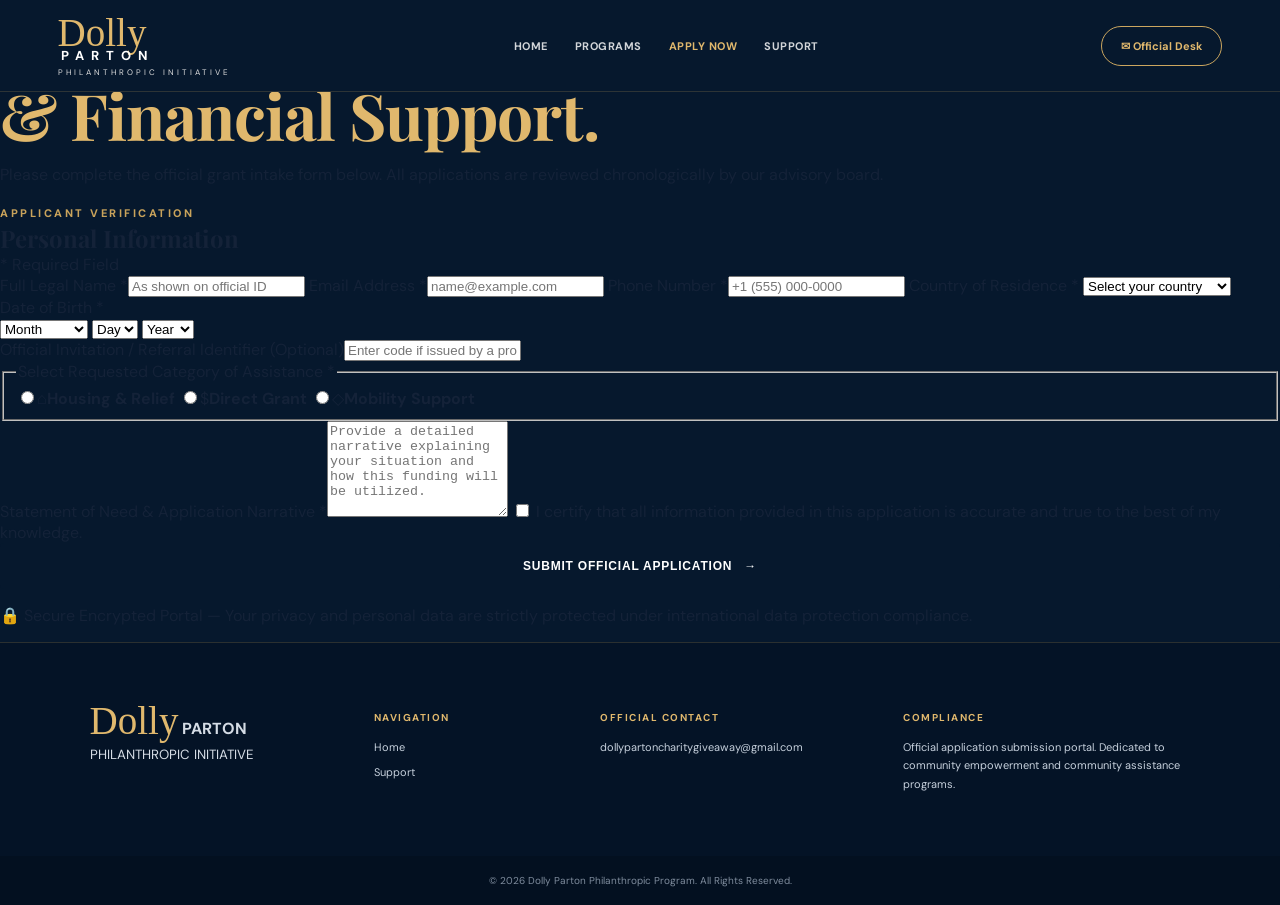
==== commit f9749c80: "Implement Date of Birth input fields Added a Date of Birth section with dropdowns for month, day, an" ====
--- a/apply.html
+++ b/apply.html
@@ -66,17 +66,60 @@
               <option value="Other">Other Country</option>
             </select>
           </label>
+        </div>
 
-          <label>Age *<input required type="number" min="18" max="120" name="age" placeholder="Minimum 18"></label>
-          <label>Affiliation / Community Tenure 
-            <select name="communityTenure">
-              <option>Under 1 Year</option>
-              <option>1–5 Years</option>
-              <option>6–10 Years</option>
-              <option>10+ Years</option>
+        <!-- Official Date of Birth Field -->
+        <label>Date of Birth *
+          <div class="dob-grid">
+            <select required name="dob_month">
+              <option value="" disabled selected>Month</option>
+              <option value="January">January</option>
+              <option value="February">February</option>
+              <option value="March">March</option>
+              <option value="April">April</option>
+              <option value="May">May</option>
+              <option value="June">June</option>
+              <option value="July">July</option>
+              <option value="August">August</option>
+              <option value="September">September</option>
+              <option value="October">October</option>
+              <option value="November">November</option>
+              <option value="December">December</option>
             </select>
-          </label>
-        </div>
+
+            <select required name="dob_day">
+              <option value="" disabled selected>Day</option>
+              <!-- Standard Days -->
+              <option value="01">1</option><option value="02">2</option><option value="03">3</option>
+              <option value="04">4</option><option value="05">5</option><option value="06">6</option>
+              <option value="07">7</option><option value="08">8</option><option value="09">9</option>
+              <option value="10">10</option><option value="11">11</option><option value="12">12</option>
+              <option value="13">13</option><option value="14">14</option><option value="15">15</option>
+              <option value="16">16</option><option value="17">17</option><option value="18">18</option>
+              <option value="19">19</option><option value="20">20</option><option value="21">21</option>
+              <option value="22">22</option><option value="23">23</option><option value="24">24</option>
+              <option value="25">25</option><option value="26">26</option><option value="27">27</option>
+              <option value="28">28</option><option value="29">29</option><option value="30">30</option>
+              <option value="31">31</option>
+            </select>
+
+            <select required name="dob_year">
+              <option value="" disabled selected>Year</option>
+              <option value="2008">2008</option><option value="2007">2007</option>
+              <option value="2006">2006</option><option value="2005">2005</option>
+              <option value="2004">2004</option><option value="2003">2003</option>
+              <option value="2002">2002</option><option value="2001">2001</option>
+              <option value="2000">2000</option><option value="1999">1999</option>
+              <option value="1998">1998</option><option value="1997">1997</option>
+              <option value="1996">1996</option><option value="1995">1995</option>
+              <option value="1990">1990</option><option value="1985">1985</option>
+              <option value="1980">1980</option><option value="1975">1975</option>
+              <option value="1970">1970</option><option value="1965">1965</option>
+              <option value="1960">1960</option><option value="1955">1955</option>
+              <option value="1950">1950</option>
+            </select>
+          </div>
+        </label>
 
         <label>Official Invitation / Referral Identifier (Optional)<input name="referralCode" placeholder="Enter code if issued by a program representative"></label>
 
--- a/css/style.css
+++ b/css/style.css
@@ -1,19 +1,68 @@
-/* Hero Image & Layout Fixes */
+:root {
+  --navy: #06182d;
+  --navy2: #0b2544;
+  --gold: #c9a35b;
+  --cream: #f6f2ea;
+  --ink: #142238;
+  --muted: #667085;
+  --white: #fff;
+  --line: #e6e1d7;
+}
+
+* { box-sizing: border-box; }
+html { scroll-behavior: smooth; }
+
+body {
+  margin: 0;
+  color: var(--ink);
+  font-family: 'DM Sans', Arial, sans-serif;
+  background: var(--navy);
+}
+
+a { text-decoration: none; color: inherit; }
+
+/* HEADER */
+.site-header {
+  position: absolute;
+  z-index: 20;
+  top: 0;
+  left: 0;
+  width: 100%;
+  height: 92px;
+  display: flex;
+  align-items: center;
+  padding: 0 4.5%;
+  gap: 38px;
+  color: #fff;
+  background: var(--navy);
+  border-bottom: 1px solid rgba(201, 163, 91, 0.2);
+}
+
+.brand { display: flex; flex-direction: column; line-height: .9; min-width: 150px; }
+.brand-script { font-family: 'Parisienne', cursive; font-size: 39px; color: #e0b86d; }
+.brand-word { font-size: 13px; letter-spacing: 7px; margin-left: 3px; font-weight: 700; }
+.brand small { font-size: 8px; letter-spacing: 3px; color: #ddd; margin-top: 8px; }
+
+.site-header nav { display: flex; gap: 27px; align-items: center; flex: 1; justify-content: center; }
+.site-header nav a { font-size: 11px; text-transform: uppercase; font-weight: 700; letter-spacing: .5px; opacity: .82; }
+.site-header nav a:hover, .site-header nav a.active { opacity: 1; color: #e0b86d; }
+
+.header-mail { border: 1px solid #cba65f; border-radius: 30px; padding: 12px 19px; font-size: 11px; font-weight: 700; white-space: nowrap; color: #e0b86d; }
+
+/* HERO SECTION */
 .hero {
   position: relative;
-  min-height: 100vh;
+  min-height: 810px;
+  background: var(--navy);
+  overflow: hidden;
   display: flex;
   align-items: center;
-  overflow: hidden;
-  background-color: #0b132b;
+  padding: 110px 5% 65px;
 }
 
 .hero-photo {
   position: absolute;
-  top: 0;
-  right: 0;
-  width: 50%;
-  height: 100%;
+  inset: 0 0 0 40%;
   background-image: url('../assets/dolly-hero.jpg');
   background-size: cover;
   background-position: center top;
@@ -23,14 +72,52 @@
 .hero-overlay {
   position: absolute;
   inset: 0;
-  background: linear-gradient(90deg, #0b132b 40%, rgba(11, 19, 43, 0.4) 100%);
+  background: linear-gradient(90deg, #06182d 0%, rgba(6,24,45,0.92) 45%, rgba(6,24,45,0.3) 100%);
   z-index: 2;
 }
 
-@media (max-width: 768px) {
-  .hero-photo {
-    width: 100%;
-    height: 50%;
-    opacity: 0.3;
-  }
+.hero-content { position: relative; z-index: 3; width: 48%; max-width: 620px; color: #fff; }
+.eyebrow, .section-tag { font-size: 11px; letter-spacing: 2.5px; font-weight: 800; color: var(--gold); text-transform: uppercase; }
+.eyebrow { display: flex; align-items: center; gap: 12px; margin-bottom: 25px; }
+.eyebrow span { height: 1px; width: 35px; background: var(--gold); }
+
+h1, h2 { font-family: 'Playfair Display', Georgia, serif; margin: 0; }
+h1 { font-size: 64px; line-height: 1.05; letter-spacing: -1px; }
+h1 em, h2 em { font-style: normal; color: #e0b86d; }
+.lead { font-size: 16px; line-height: 1.75; color: #e9edf2; max-width: 550px; margin: 25px 0; }
+
+.hero-actions { display: flex; gap: 13px; margin-top: 28px; }
+.btn { display: inline-flex; align-items: center; justify-content: center; gap: 12px; border: 0; border-radius: 4px; padding: 16px 23px; font-size: 12px; font-weight: 800; letter-spacing: .8px; text-transform: uppercase; cursor: pointer; }
+.btn-gold { background: var(--gold); color: var(--navy); }
+.btn-ghost { border: 1px solid rgba(255,255,255,.45); color: #fff; }
+.btn-navy { background: var(--navy); color: #fff; }
+.full { width: 100%; }
+
+/* SECTIONS */
+.section { padding: 95px 7%; background: #0b2544; color: #fff; }
+.intro { text-align: center; background: #06182d; }
+.intro h2 { font-size: 48px; line-height: 1.1; margin: 15px 0; }
+.intro p { max-width: 720px; margin: auto; color: #c6d0dc; line-height: 1.8; font-size: 15px; }
+
+.stats { display: flex; justify-content: center; gap: 70px; margin-top: 50px; }
+.stats strong { font-family: 'Playfair Display'; font-size: 28px; color: var(--gold); }
+.stats span { font-size: 12px; font-weight: 700; color: #fff; }
+
+.cards { display: grid; grid-template-columns: repeat(3,1fr); gap: 20px; margin-top: 40px; }
+.support-card { background: #06182d; border: 1px solid rgba(201,163,91,0.3); padding: 38px 32px; min-height: 280px; position: relative; }
+.support-card h3 { font-family: 'Playfair Display'; font-size: 24px; color: var(--gold); margin-bottom: 12px; }
+.support-card p { color: #cbd5df; font-size: 13px; line-height: 1.7; }
+.support-card a { position: absolute; bottom: 30px; font-size: 11px; font-weight: 800; text-transform: uppercase; color: var(--gold); }
+
+/* FOOTER */
+footer { background: #041326; color: #d5dce5; padding: 55px 7%; display: grid; grid-template-columns: 1.3fr 1fr 1.4fr 1.5fr; gap: 35px; border-top: 1px solid rgba(201,163,91,0.2); }
+footer h4 { color: #e0b86d; text-transform: uppercase; letter-spacing: 1.5px; font-size: 10px; }
+footer a, footer p { display: block; font-size: 11px; line-height: 1.7; margin: 7px 0; color: #c6d0dc; }
+.copyright { text-align: center; background: #031020; color: #7f8c9d; font-size: 10px; padding: 18px; }
+
+@media(max-width:780px) {
+  .hero-content { width: 100%; }
+  .hero-photo { inset: 0; opacity: .3; }
+  .cards { grid-template-columns: 1fr; }
+  footer { grid-template-columns: 1fr; }
 }
